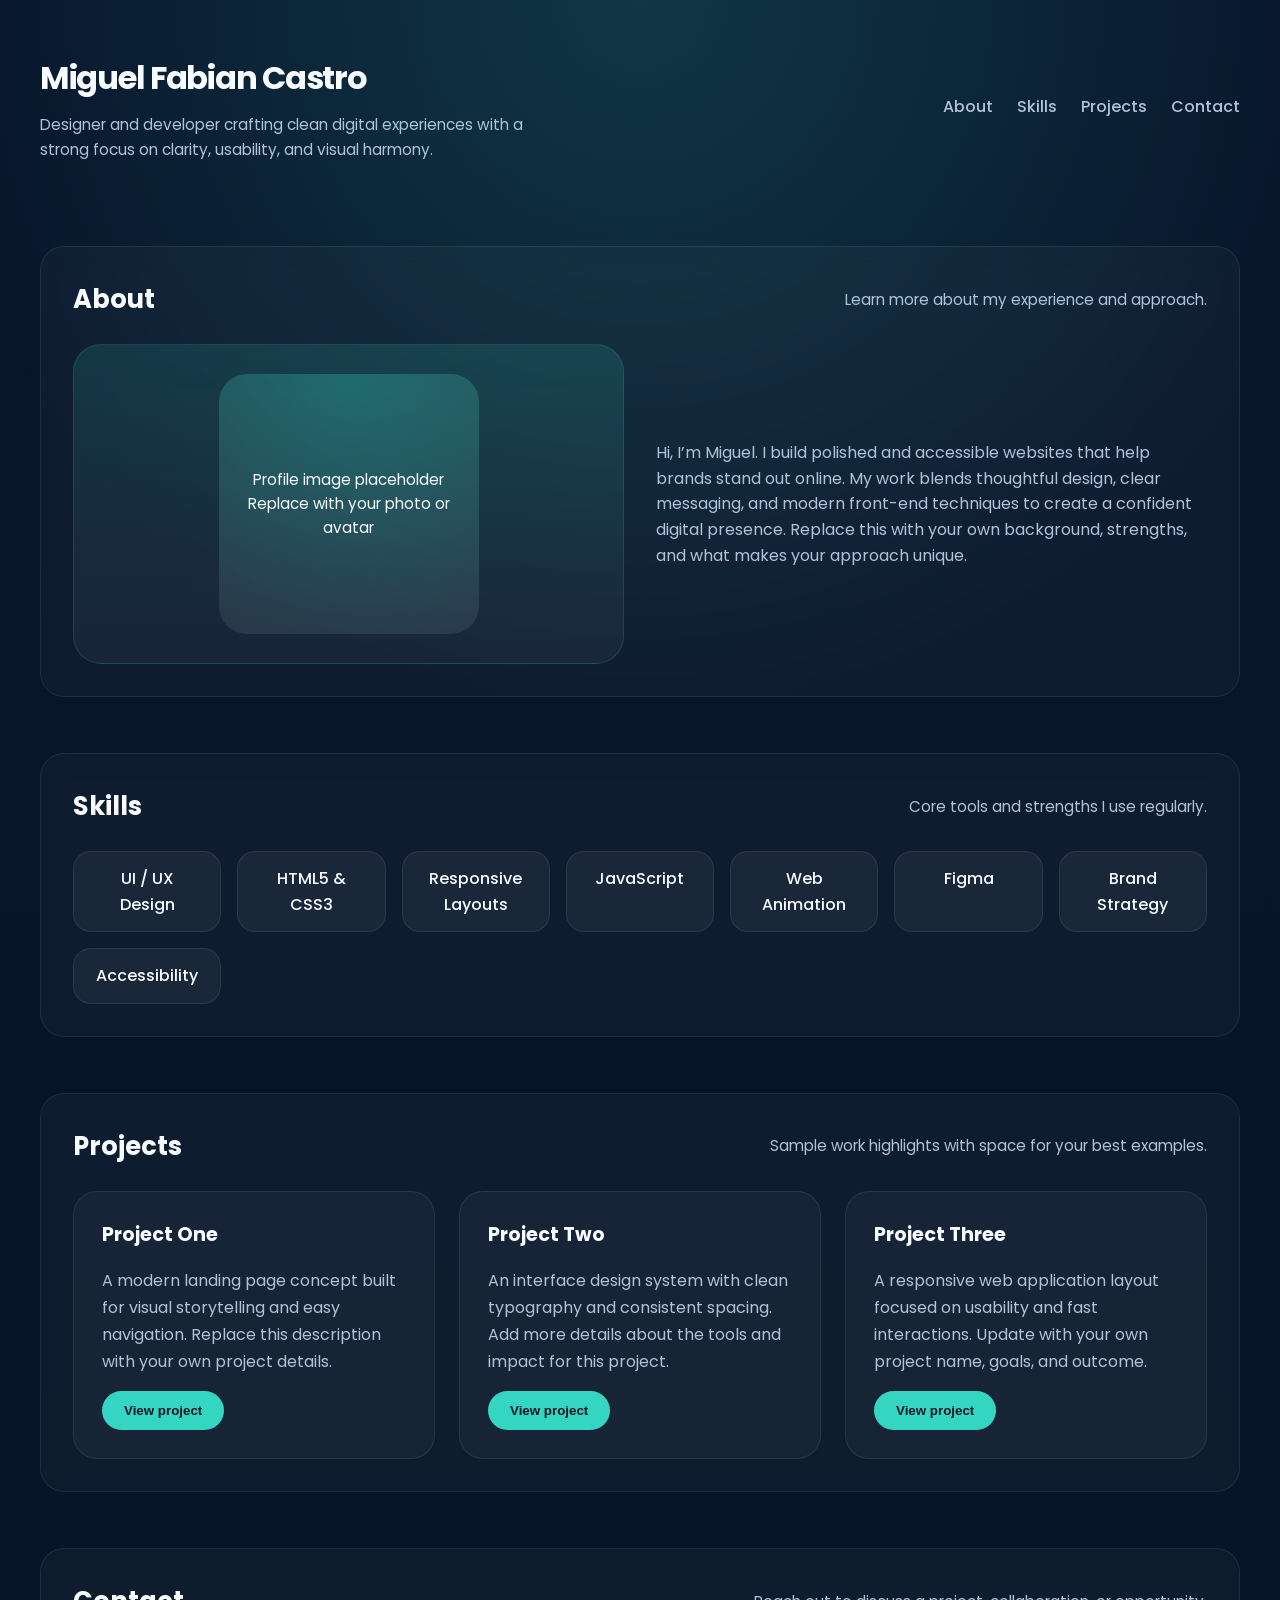
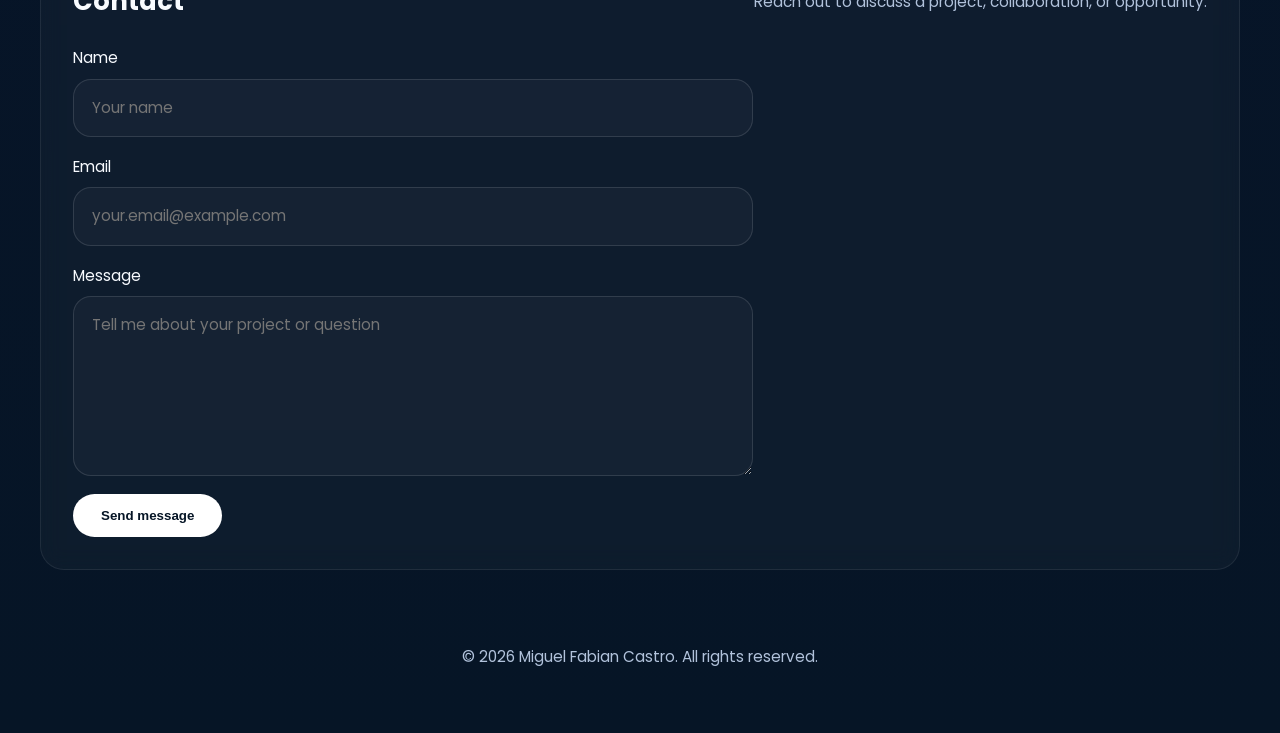
==== index.html @ ef2af912 "new commit" ====
<!DOCTYPE html>
<html lang="en">
<head>
  <meta charset="UTF-8">
  <meta name="viewport" content="width=device-width, initial-scale=1.0">
  <title>Miguel Fabian Castro | Portfolio</title>
  <link rel="preconnect" href="https://fonts.googleapis.com">
  <link rel="preconnect" href="https://fonts.gstatic.com" crossorigin>
  <link href="https://fonts.googleapis.com/css2?family=Poppins:wght@300;400;500;600;700&display=swap" rel="stylesheet">
  <style>
    :root {
      --bg: #061526;
      --surface: #0f2345;
      --surface-alt: #142f5b;
      --text: #f8fbff;
      --muted: #b1c2db;
      --accent: #35d6c1;
      --border: rgba(255,255,255,0.08);
      --radius: 24px;
    }

    * {
      box-sizing: border-box;
    }

    body {
      margin: 0;
      min-height: 100vh;
      font-family: 'Poppins', sans-serif;
      color: var(--text);
      background: radial-gradient(circle at top, rgba(53,214,193,0.18), transparent 30%),
                  linear-gradient(180deg, #08142b 0%, #061526 100%);
      line-height: 1.6;
    }

    a {
      color: inherit;
      text-decoration: none;
    }

    .page {
      width: min(1200px, calc(100% - 32px));
      margin: 0 auto;
      padding: 24px 0 48px;
    }

    header {
      display: flex;
      flex-wrap: wrap;
      justify-content: space-between;
      align-items: center;
      gap: 24px;
      padding: 28px 0;
    }

    .brand {
      display: flex;
      flex-direction: column;
      gap: 10px;
    }

    .brand h1 {
      margin: 0;
      font-size: clamp(1.8rem, 2.5vw, 2.8rem);
      letter-spacing: -0.04em;
    }

    .brand p {
      margin: 0;
      color: var(--muted);
      max-width: 520px;
      font-size: 0.96rem;
    }

    nav {
      display: flex;
      align-items: center;
      justify-content: flex-end;
    }

    .nav-list {
      display: flex;
      flex-wrap: wrap;
      gap: 24px;
      list-style: none;
      padding: 0;
      margin: 0;
    }

    .nav-list a {
      color: var(--muted);
      font-weight: 500;
      transition: color 0.2s ease;
    }

    .nav-list a:hover,
    .nav-list a:focus-visible {
      color: var(--accent);
    }

    section {
      margin-top: 56px;
      padding: 32px;
      background: rgba(255, 255, 255, 0.03);
      border: 1px solid var(--border);
      border-radius: var(--radius);
      backdrop-filter: blur(10px);
    }

    .section-header {
      display: flex;
      align-items: center;
      justify-content: space-between;
      gap: 16px;
      margin-bottom: 24px;
    }

    .section-header h2 {
      margin: 0;
      font-size: clamp(1.6rem, 2vw, 2rem);
    }

    .section-header span {
      color: var(--muted);
      font-size: 0.95rem;
    }

    .about-grid {
      display: grid;
      grid-template-columns: 1fr 1fr;
      gap: 32px;
      align-items: center;
    }

    .profile-card {
      border-radius: 28px;
      background: linear-gradient(180deg, rgba(53,214,193,0.14), rgba(255,255,255,0.04));
      border: 1px solid rgba(53,214,193,0.16);
      padding: 28px;
      display: grid;
      place-items: center;
      min-height: 320px;
    }

    .profile-card .avatar {
      width: 100%;
      max-width: 260px;
      aspect-ratio: 1/1;
      border-radius: 28px;
      background: radial-gradient(circle at top, rgba(53,214,193,0.3), rgba(255,255,255,0.08));
      display: grid;
      place-items: center;
      font-size: 0.95rem;
      color: var(--text);
      text-align: center;
      padding: 24px;
    }

    .about-copy p {
      margin: 0;
      max-width: 740px;
      color: var(--muted);
      font-size: 1rem;
    }

    .skill-grid {
      display: grid;
      grid-template-columns: repeat(auto-fit, minmax(140px, 1fr));
      gap: 16px;
    }

    .skill-tag {
      padding: 14px 18px;
      border-radius: 18px;
      background: rgba(255,255,255,0.05);
      border: 1px solid var(--border);
      color: var(--text);
      text-align: center;
      font-weight: 500;
    }

    .project-grid {
      display: grid;
      grid-template-columns: repeat(auto-fit, minmax(240px, 1fr));
      gap: 24px;
    }

    .project-card {
      display: flex;
      flex-direction: column;
      gap: 16px;
      border-radius: 24px;
      padding: 28px;
      background: rgba(255,255,255,0.04);
      border: 1px solid var(--border);
    }

    .project-card h3 {
      margin: 0;
      font-size: 1.2rem;
    }

    .project-card p {
      margin: 0;
      color: var(--muted);
      line-height: 1.7;
    }

    .project-card .btn {
      margin-top: auto;
      align-self: flex-start;
      padding: 12px 22px;
      border-radius: 999px;
      border: none;
      background: var(--accent);
      color: #061526;
      font-weight: 600;
      cursor: pointer;
      transition: transform 0.2s ease, box-shadow 0.2s ease;
    }

    .project-card .btn:hover {
      transform: translateY(-1px);
      box-shadow: 0 14px 32px rgba(53,214,193,0.15);
    }

    .contact-form {
      display: grid;
      gap: 18px;
      max-width: 680px;
    }

    .contact-form label {
      display: grid;
      gap: 8px;
      font-size: 0.95rem;
      color: var(--text);
    }

    .contact-form input,
    .contact-form textarea {
      width: 100%;
      border: 1px solid rgba(255,255,255,0.12);
      border-radius: 18px;
      padding: 16px 18px;
      background: rgba(255,255,255,0.03);
      color: var(--text);
      font: inherit;
      resize: vertical;
    }

    .contact-form textarea {
      min-height: 180px;
    }

    .contact-form button {
      width: fit-content;
      padding: 14px 28px;
      border-radius: 999px;
      border: none;
      background: #ffffff;
      color: #061526;
      font-weight: 600;
      cursor: pointer;
      transition: background 0.2s ease, transform 0.2s ease;
    }

    .contact-form button:hover {
      background: #d7f8f1;
      transform: translateY(-1px);
    }

    footer {
      margin-top: 40px;
      padding-top: 20px;
      text-align: center;
      color: var(--muted);
      font-size: 0.95rem;
    }

    @media (max-width: 860px) {
      .about-grid {
        grid-template-columns: 1fr;
      }

      header {
        justify-content: center;
        text-align: center;
      }

      nav {
        justify-content: center;
      }
    }

    @media (max-width: 620px) {
      .page {
        width: calc(100% - 24px);
      }

      .section-header {
        flex-direction: column;
        align-items: flex-start;
      }

      section {
        padding: 24px;
      }

      .profile-card,
      .project-card {
        padding: 24px;
      }
    }
  </style>
</head>
<body>
  <div class="page">
    <header>
      <div class="brand">
        <h1>Miguel Fabian Castro</h1>
        <p>Designer and developer crafting clean digital experiences with a strong focus on clarity, usability, and visual harmony.</p>
      </div>

      <nav aria-label="Main navigation">
        <ul class="nav-list">
          <li><a href="#about">About</a></li>
          <li><a href="#skills">Skills</a></li>
          <li><a href="#projects">Projects</a></li>
          <li><a href="#contact">Contact</a></li>
        </ul>
      </nav>
    </header>

    <main>
      <section id="about">
        <div class="section-header">
          <h2>About</h2>
          <span>Learn more about my experience and approach.</span>
        </div>
        <div class="about-grid">
          <div class="profile-card">
            <div class="avatar">Profile image placeholder<br>Replace with your photo or avatar</div>
          </div>
          <div class="about-copy">
            <p>Hi, I’m Miguel. I build polished and accessible websites that help brands stand out online. My work blends thoughtful design, clear messaging, and modern front-end techniques to create a confident digital presence. Replace this with your own background, strengths, and what makes your approach unique.</p>
          </div>
        </div>
      </section>

      <section id="skills">
        <div class="section-header">
          <h2>Skills</h2>
          <span>Core tools and strengths I use regularly.</span>
        </div>
        <div class="skill-grid">
          <div class="skill-tag">UI / UX Design</div>
          <div class="skill-tag">HTML5 & CSS3</div>
          <div class="skill-tag">Responsive Layouts</div>
          <div class="skill-tag">JavaScript</div>
          <div class="skill-tag">Web Animation</div>
          <div class="skill-tag">Figma</div>
          <div class="skill-tag">Brand Strategy</div>
          <div class="skill-tag">Accessibility</div>
        </div>
      </section>

      <section id="projects">
        <div class="section-header">
          <h2>Projects</h2>
          <span>Sample work highlights with space for your best examples.</span>
        </div>
        <div class="project-grid">
          <article class="project-card">
            <h3>Project One</h3>
            <p>A modern landing page concept built for visual storytelling and easy navigation. Replace this description with your own project details.</p>
            <button class="btn">View project</button>
          </article>
          <article class="project-card">
            <h3>Project Two</h3>
            <p>An interface design system with clean typography and consistent spacing. Add more details about the tools and impact for this project.</p>
            <button class="btn">View project</button>
          </article>
          <article class="project-card">
            <h3>Project Three</h3>
            <p>A responsive web application layout focused on usability and fast interactions. Update with your own project name, goals, and outcome.</p>
            <button class="btn">View project</button>
          </article>
        </div>
      </section>

      <section id="contact">
        <div class="section-header">
          <h2>Contact</h2>
          <span>Reach out to discuss a project, collaboration, or opportunity.</span>
        </div>
        <form class="contact-form">
          <label>
            Name
            <input type="text" name="name" placeholder="Your name" />
          </label>
          <label>
            Email
            <input type="email" name="email" placeholder="your.email@example.com" />
          </label>
          <label>
            Message
            <textarea name="message" placeholder="Tell me about your project or question"></textarea>
          </label>
          <button type="submit">Send message</button>
        </form>
      </section>
    </main>

    <footer>
      <p>&copy; 2026 Miguel Fabian Castro. All rights reserved.</p>
    </footer>
  </div>
</body>
</html>
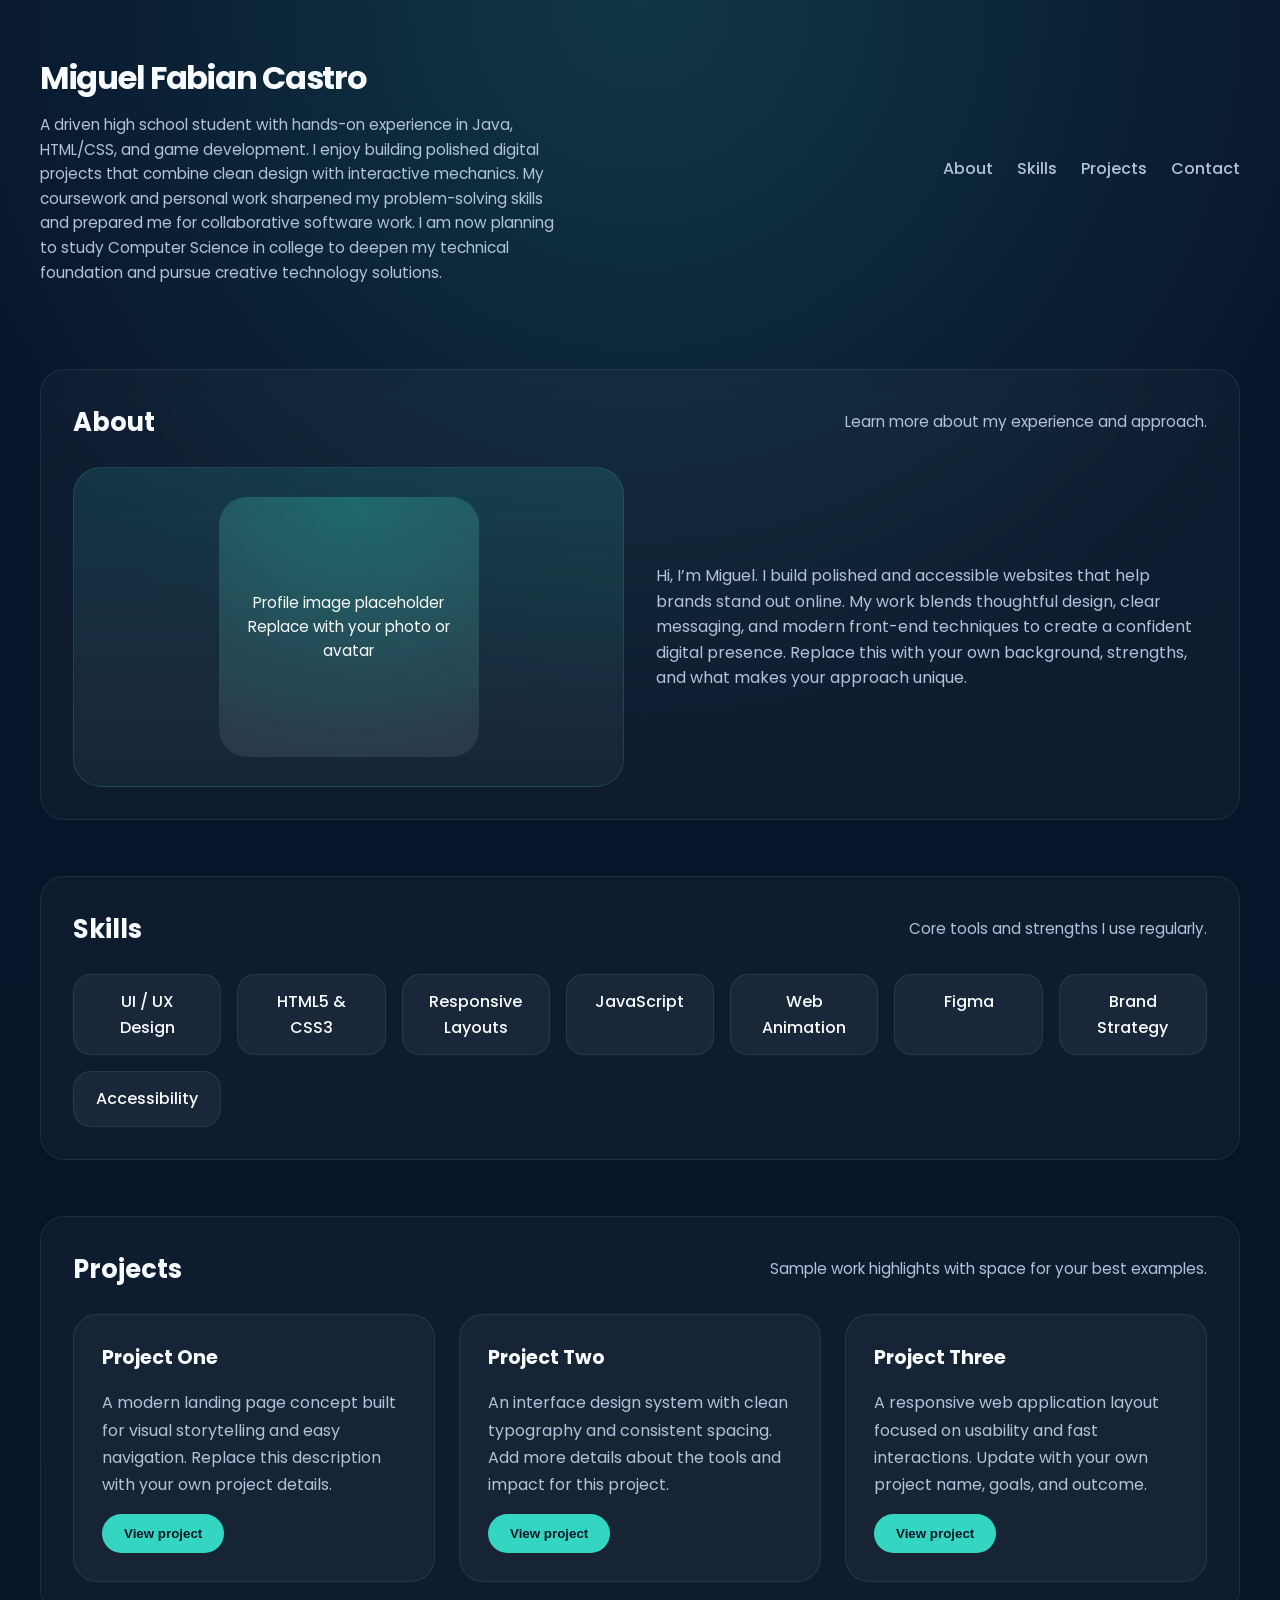
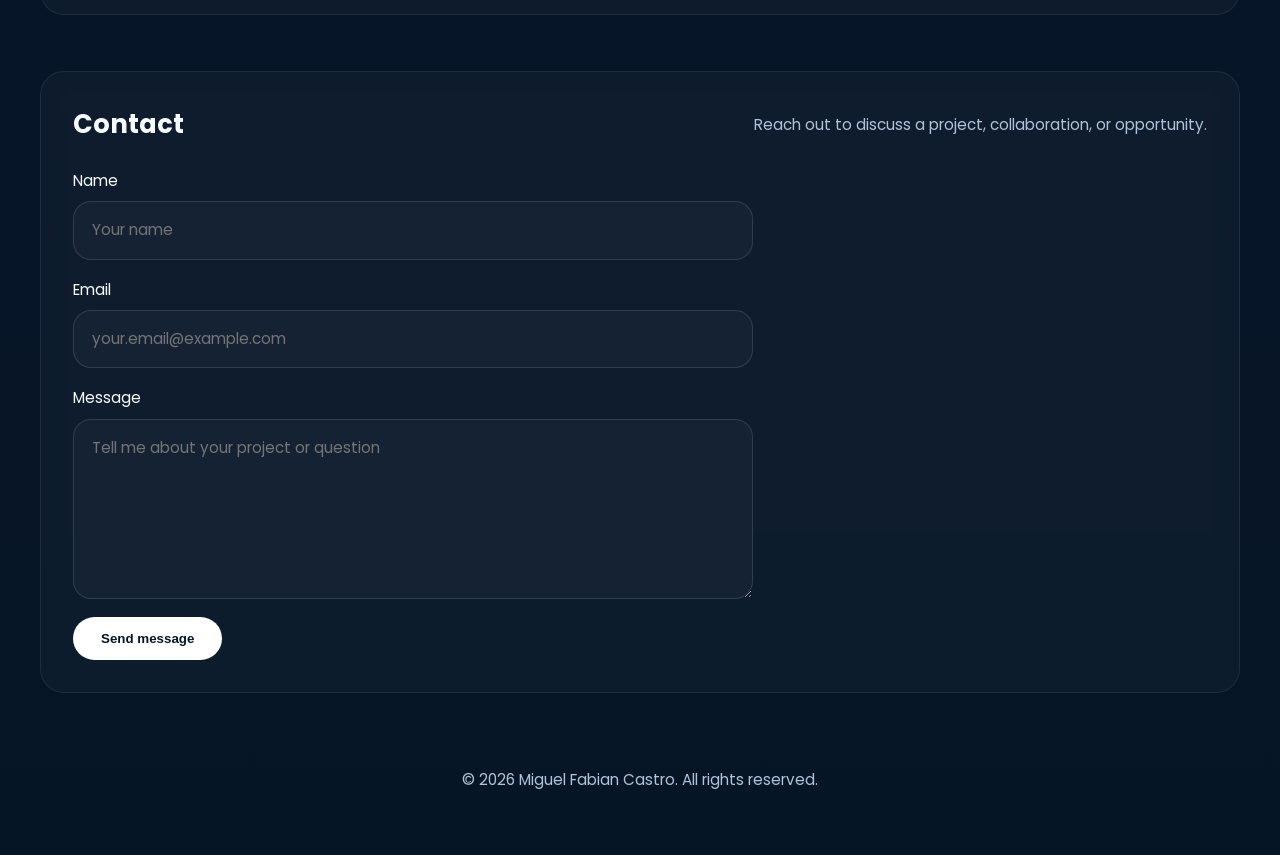
==== commit 359defaa: "info commit" ====
--- a/index.html
+++ b/index.html
@@ -319,7 +319,7 @@
     <header>
       <div class="brand">
         <h1>Miguel Fabian Castro</h1>
-        <p>Designer and developer crafting clean digital experiences with a strong focus on clarity, usability, and visual harmony.</p>
+        <p>A driven high school student with hands-on experience in Java, HTML/CSS, and game development. I enjoy building polished digital projects that combine clean design with interactive mechanics. My coursework and personal work sharpened my problem-solving skills and prepared me for collaborative software work. I am now planning to study Computer Science in college to deepen my technical foundation and pursue creative technology solutions.</p>
       </div>
 
       <nav aria-label="Main navigation">
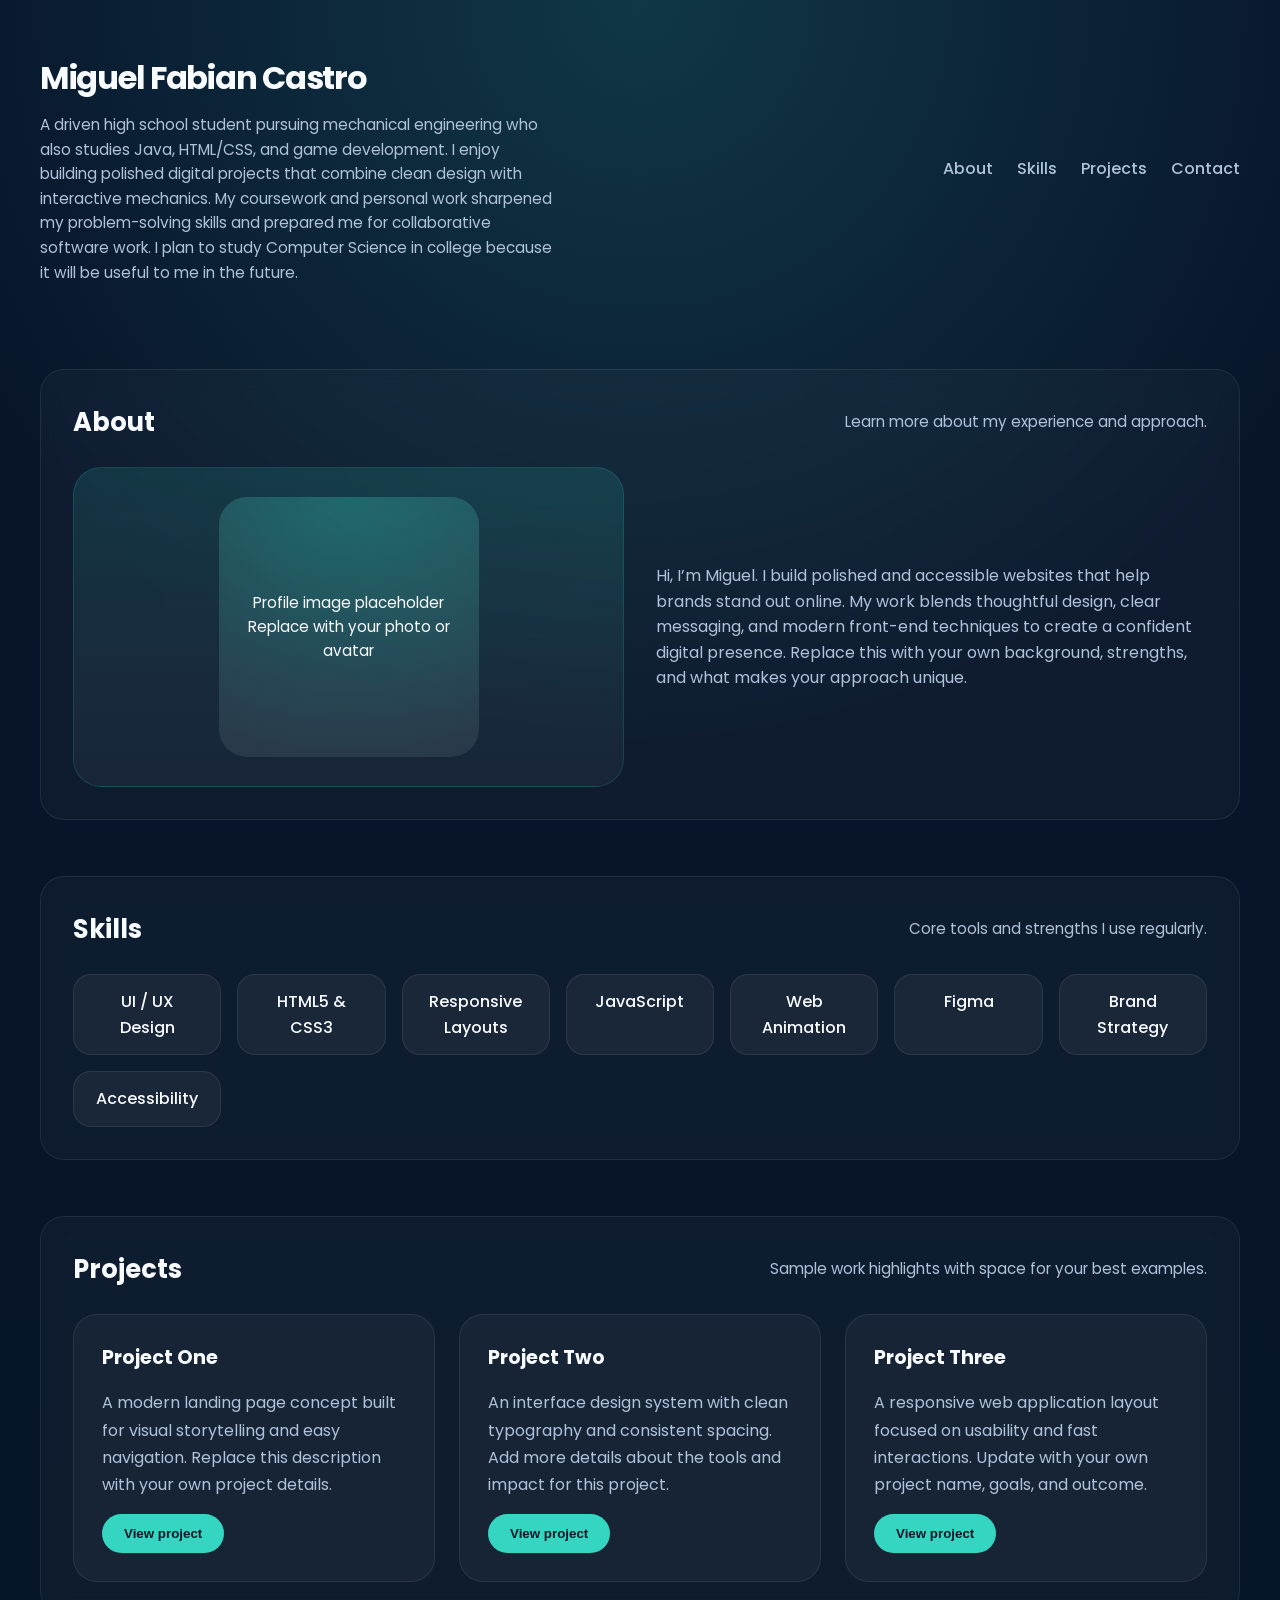
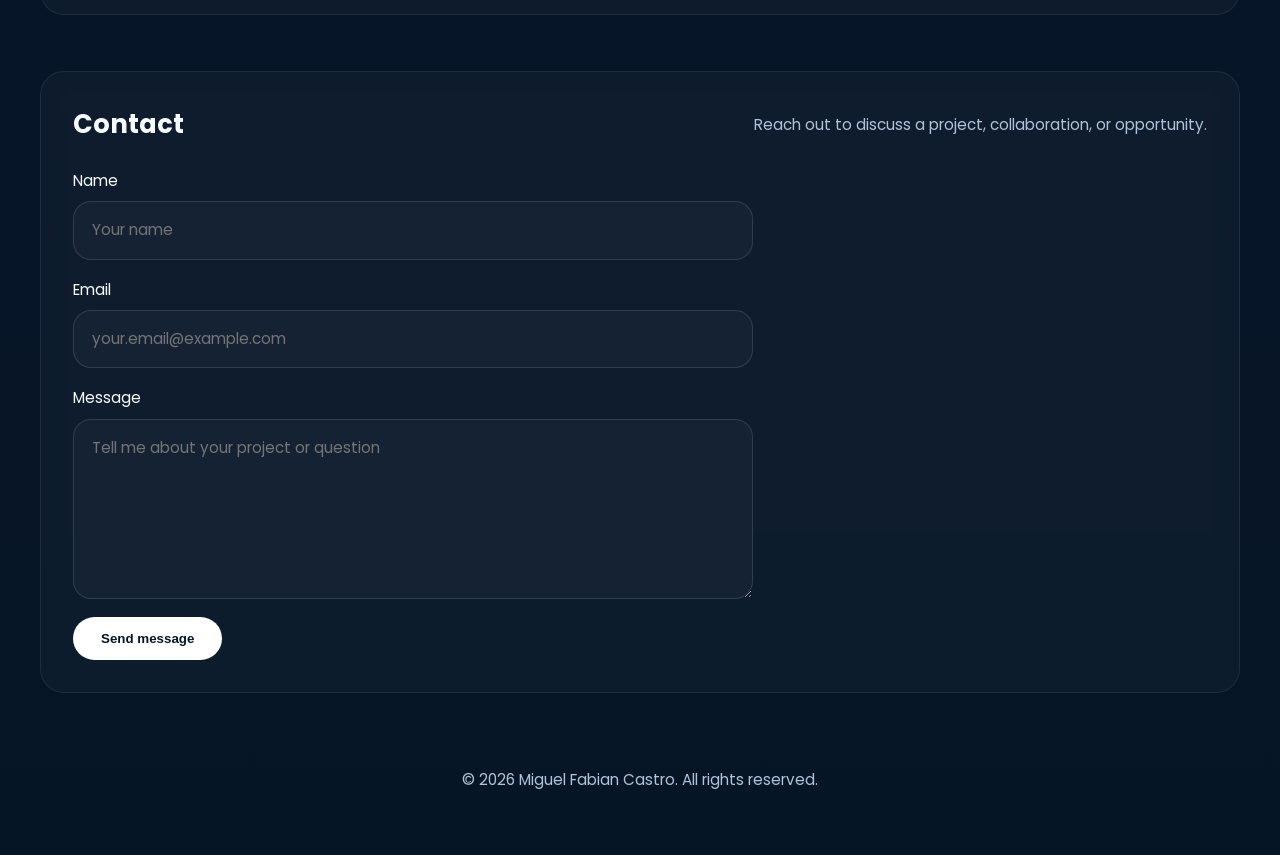
==== commit 984d2b72: "new bio commit" ====
--- a/index.html
+++ b/index.html
@@ -319,7 +319,7 @@
     <header>
       <div class="brand">
         <h1>Miguel Fabian Castro</h1>
-        <p>A driven high school student with hands-on experience in Java, HTML/CSS, and game development. I enjoy building polished digital projects that combine clean design with interactive mechanics. My coursework and personal work sharpened my problem-solving skills and prepared me for collaborative software work. I am now planning to study Computer Science in college to deepen my technical foundation and pursue creative technology solutions.</p>
+        <p>A driven high school student pursuing mechanical engineering who also studies Java, HTML/CSS, and game development. I enjoy building polished digital projects that combine clean design with interactive mechanics. My coursework and personal work sharpened my problem-solving skills and prepared me for collaborative software work. I plan to study Computer Science in college because it will be useful to me in the future.</p>
       </div>
 
       <nav aria-label="Main navigation">
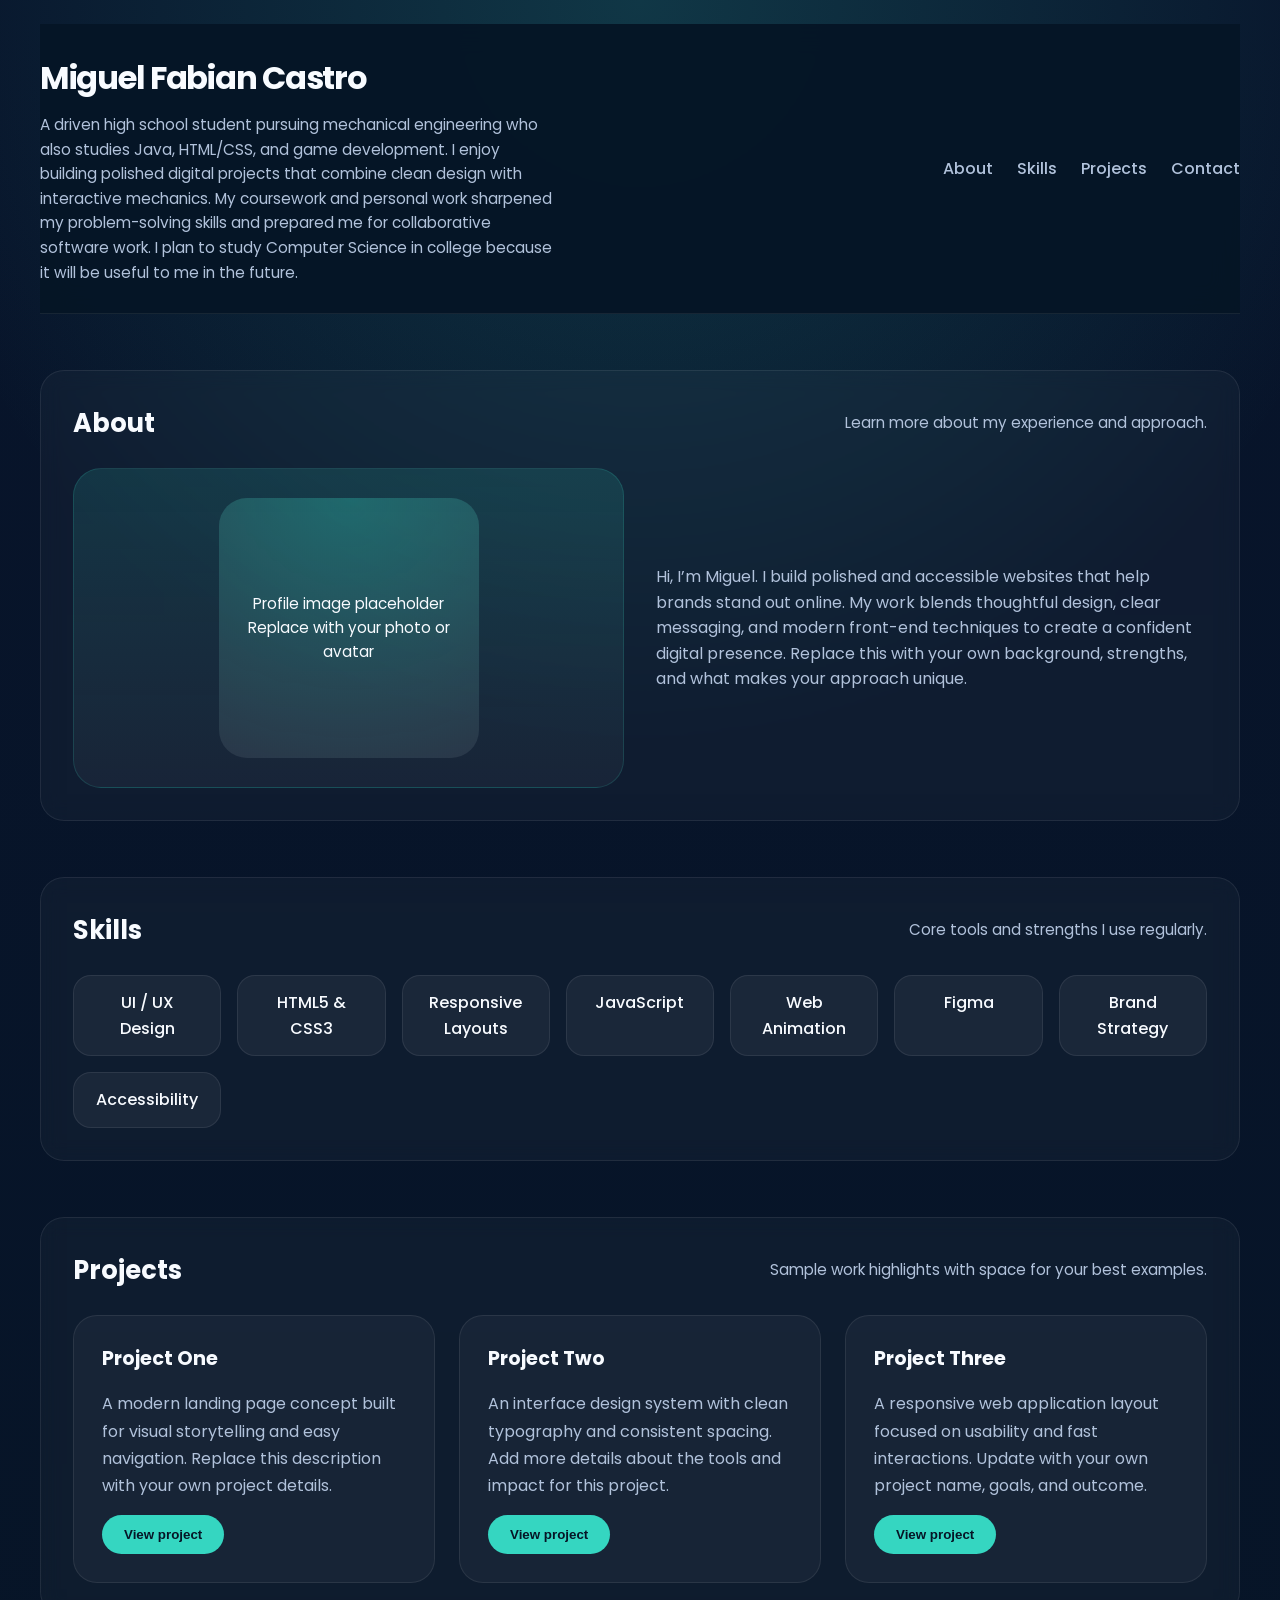
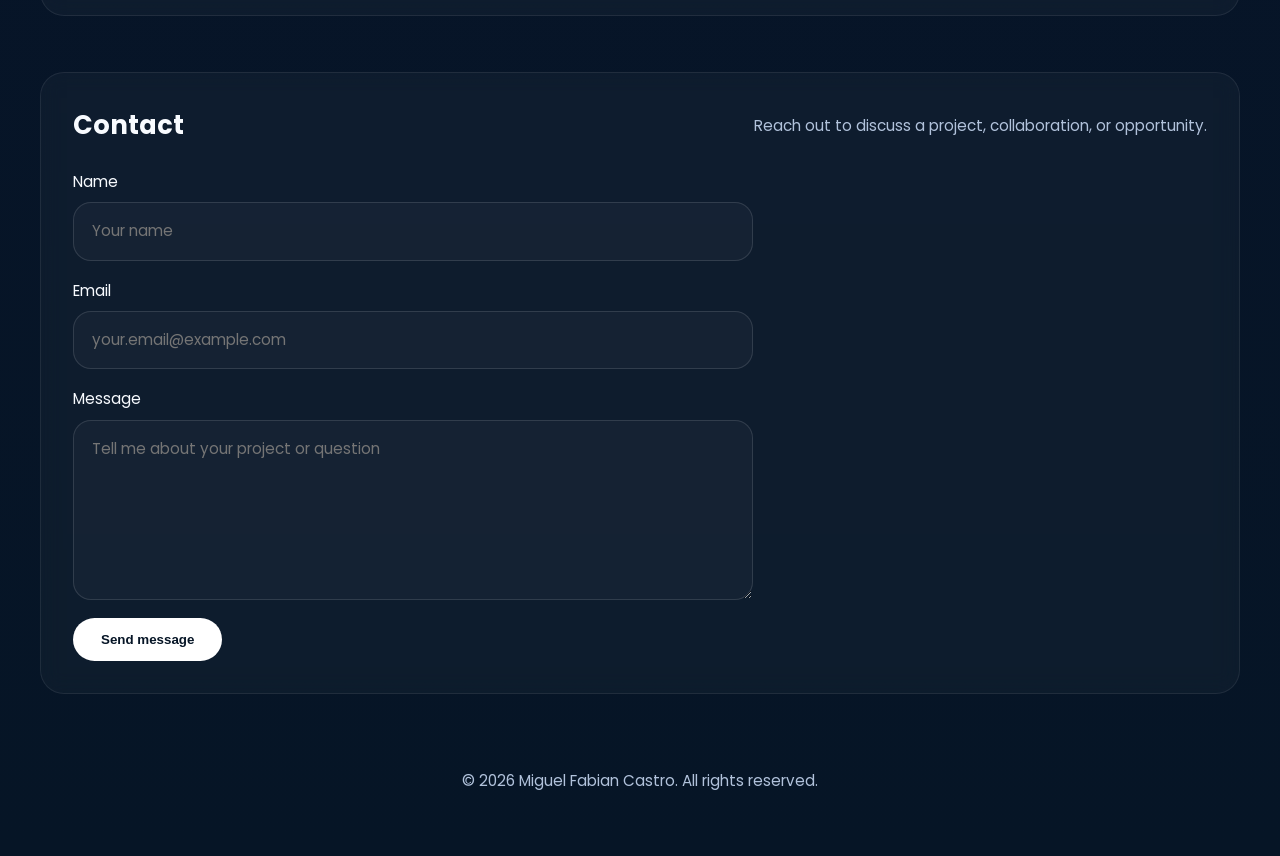
==== commit ac23e341: "nav bar commit" ====
--- a/index.html
+++ b/index.html
@@ -51,6 +51,12 @@
       align-items: center;
       gap: 24px;
       padding: 28px 0;
+      position: sticky;
+      top: 0;
+      z-index: 10;
+      background: rgba(6, 21, 38, 0.96);
+      backdrop-filter: blur(14px);
+      border-bottom: 1px solid rgba(255,255,255,0.07);
     }
 
     .brand {
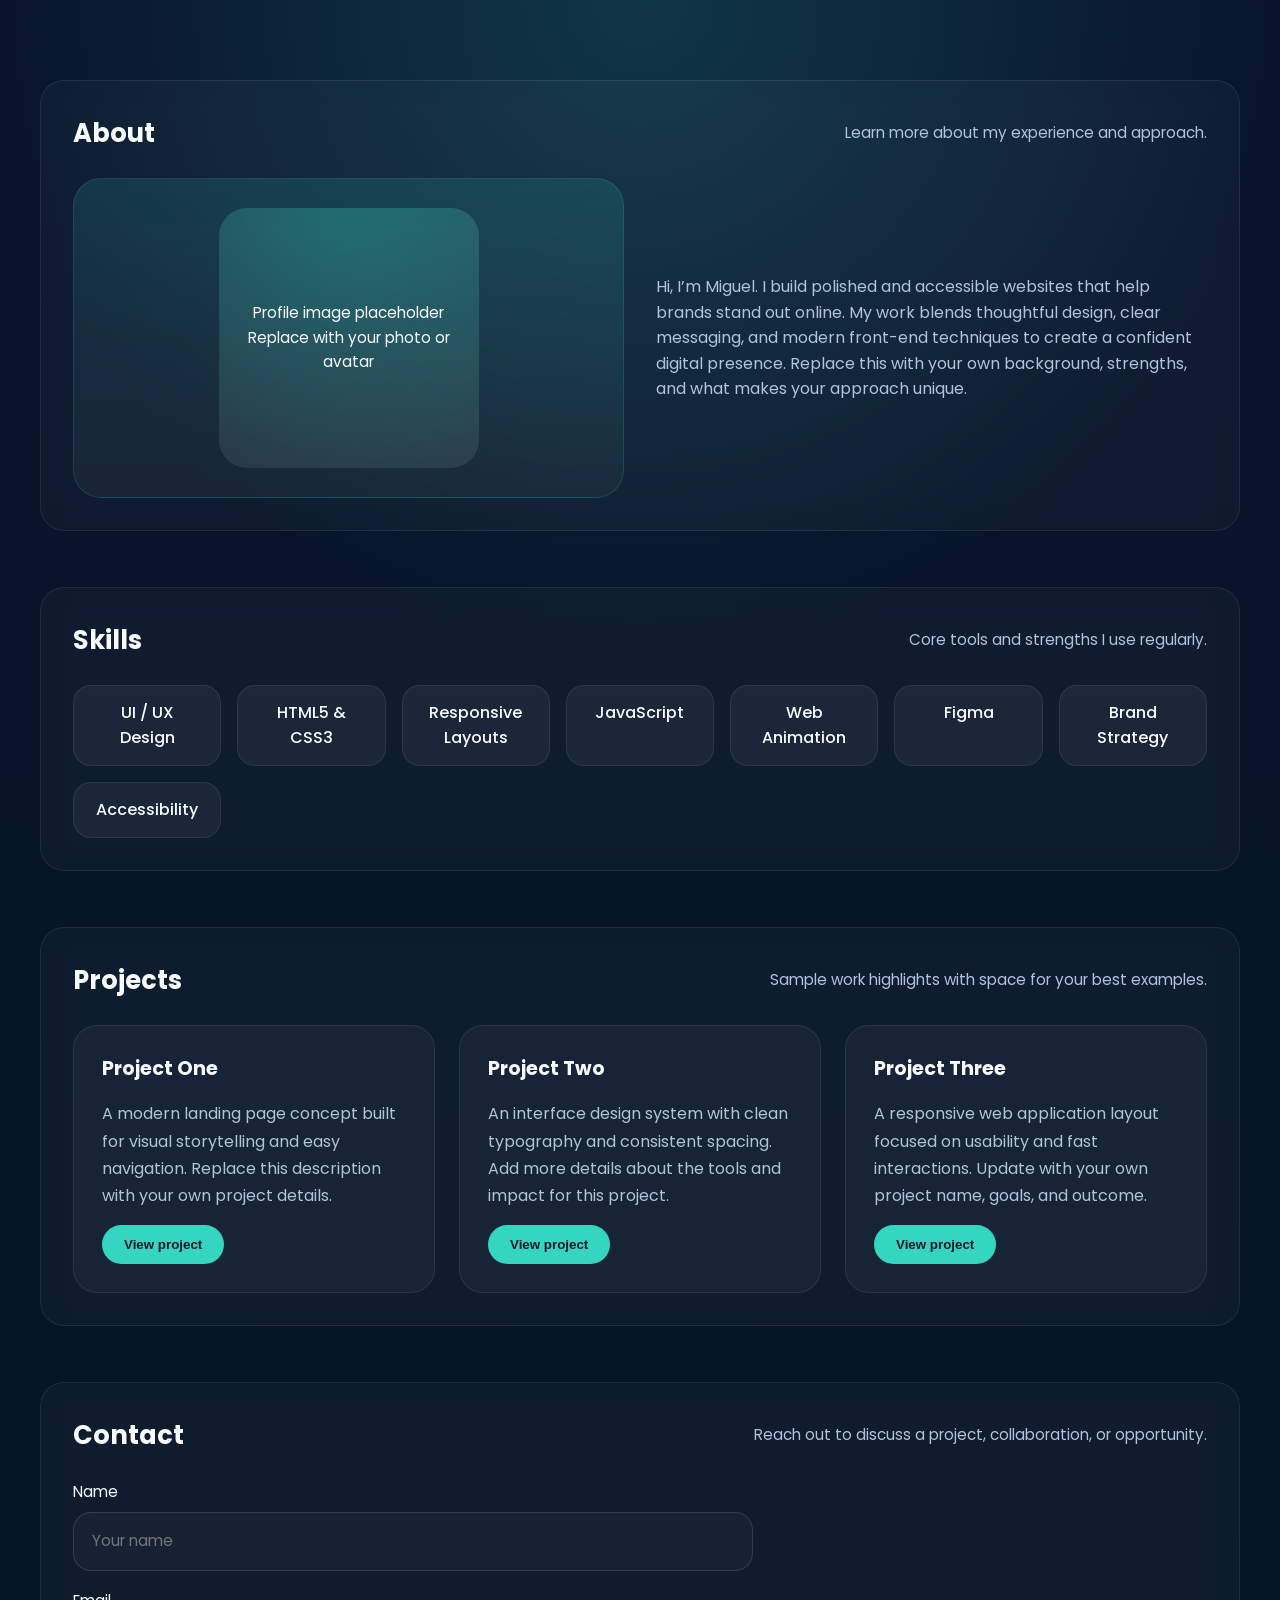
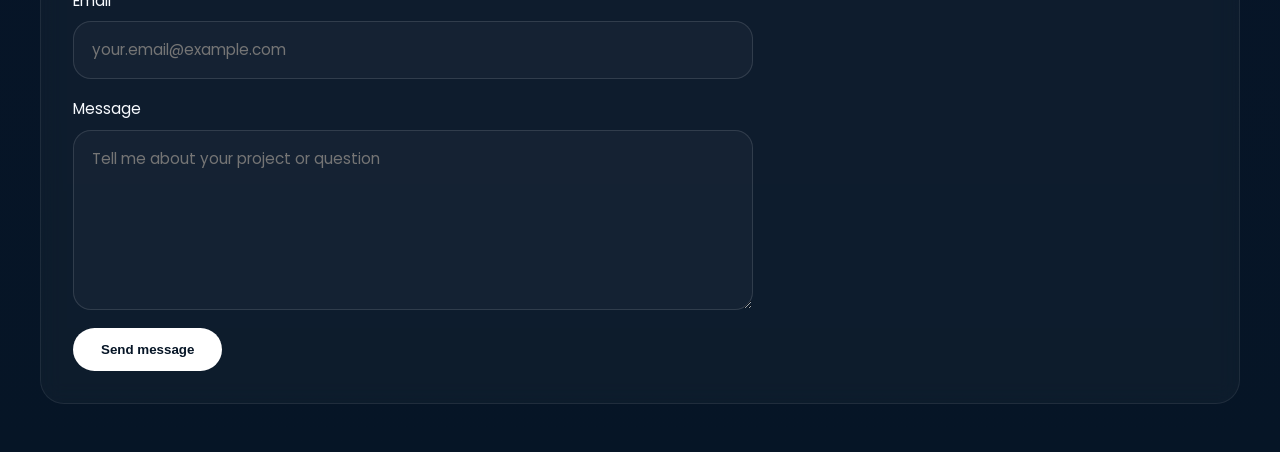
==== commit 9f610488: "new nav bar commit" ====
--- a/index.html
+++ b/index.html
@@ -322,22 +322,6 @@
 </head>
 <body>
   <div class="page">
-    <header>
-      <div class="brand">
-        <h1>Miguel Fabian Castro</h1>
-        <p>A driven high school student pursuing mechanical engineering who also studies Java, HTML/CSS, and game development. I enjoy building polished digital projects that combine clean design with interactive mechanics. My coursework and personal work sharpened my problem-solving skills and prepared me for collaborative software work. I plan to study Computer Science in college because it will be useful to me in the future.</p>
-      </div>
-
-      <nav aria-label="Main navigation">
-        <ul class="nav-list">
-          <li><a href="#about">About</a></li>
-          <li><a href="#skills">Skills</a></li>
-          <li><a href="#projects">Projects</a></li>
-          <li><a href="#contact">Contact</a></li>
-        </ul>
-      </nav>
-    </header>
-
     <main>
       <section id="about">
         <div class="section-header">
@@ -417,10 +401,6 @@
         </form>
       </section>
     </main>
-
-    <footer>
-      <p>&copy; 2026 Miguel Fabian Castro. All rights reserved.</p>
-    </footer>
   </div>
 </body>
 </html>
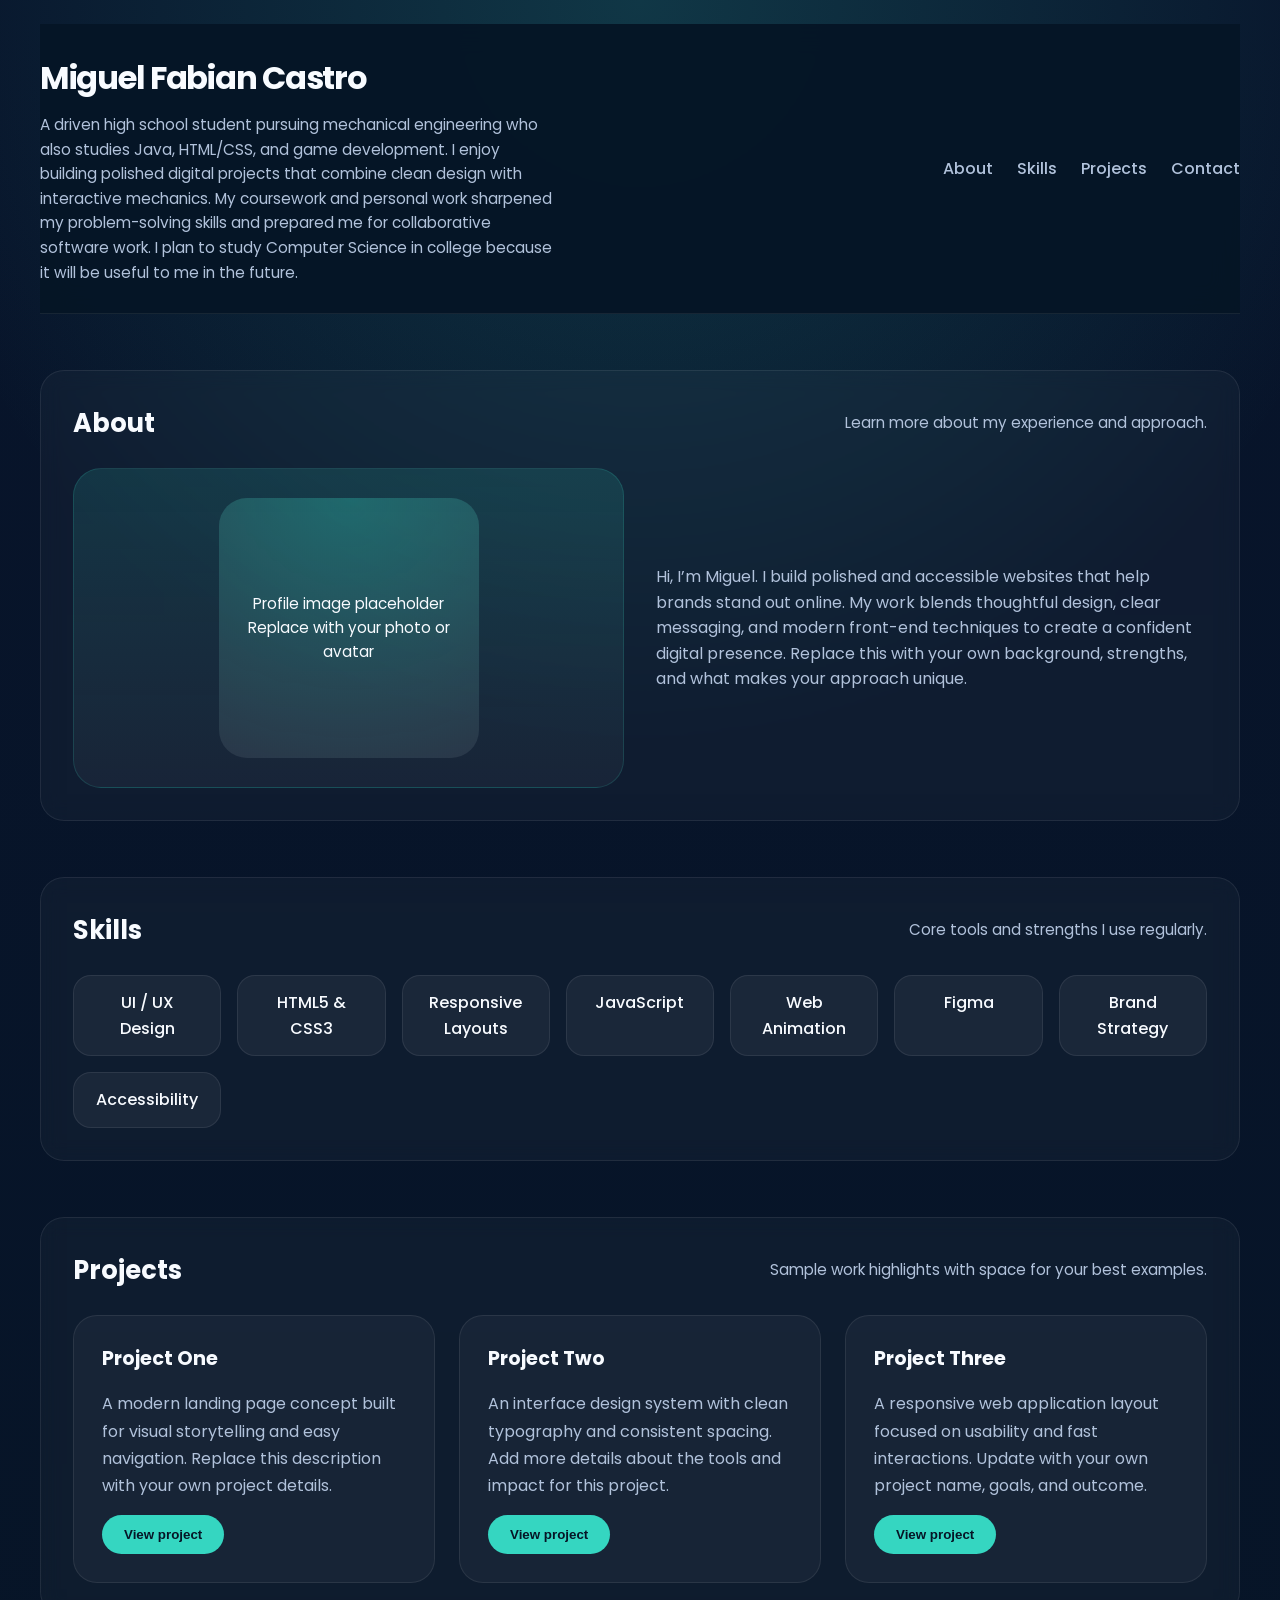
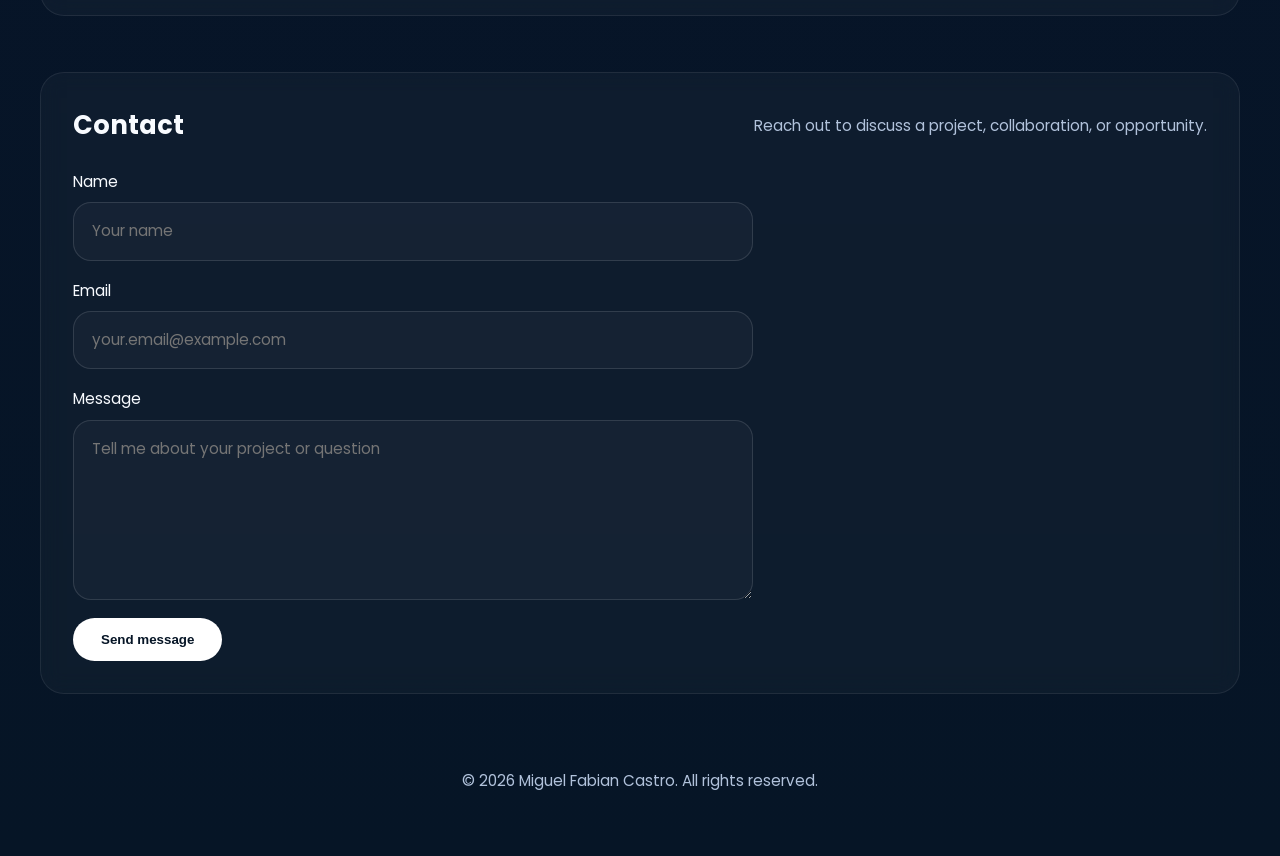
==== commit dcfd2191: "recommit" ====
--- a/index.html
+++ b/index.html
@@ -322,6 +322,22 @@
 </head>
 <body>
   <div class="page">
+    <header>
+      <div class="brand">
+        <h1>Miguel Fabian Castro</h1>
+        <p>A driven high school student pursuing mechanical engineering who also studies Java, HTML/CSS, and game development. I enjoy building polished digital projects that combine clean design with interactive mechanics. My coursework and personal work sharpened my problem-solving skills and prepared me for collaborative software work. I plan to study Computer Science in college because it will be useful to me in the future.</p>
+      </div>
+
+      <nav aria-label="Main navigation">
+        <ul class="nav-list">
+          <li><a href="#about">About</a></li>
+          <li><a href="#skills">Skills</a></li>
+          <li><a href="#projects">Projects</a></li>
+          <li><a href="#contact">Contact</a></li>
+        </ul>
+      </nav>
+    </header>
+
     <main>
       <section id="about">
         <div class="section-header">
@@ -401,6 +417,10 @@
         </form>
       </section>
     </main>
+
+    <footer>
+      <p>&copy; 2026 Miguel Fabian Castro. All rights reserved.</p>
+    </footer>
   </div>
 </body>
 </html>
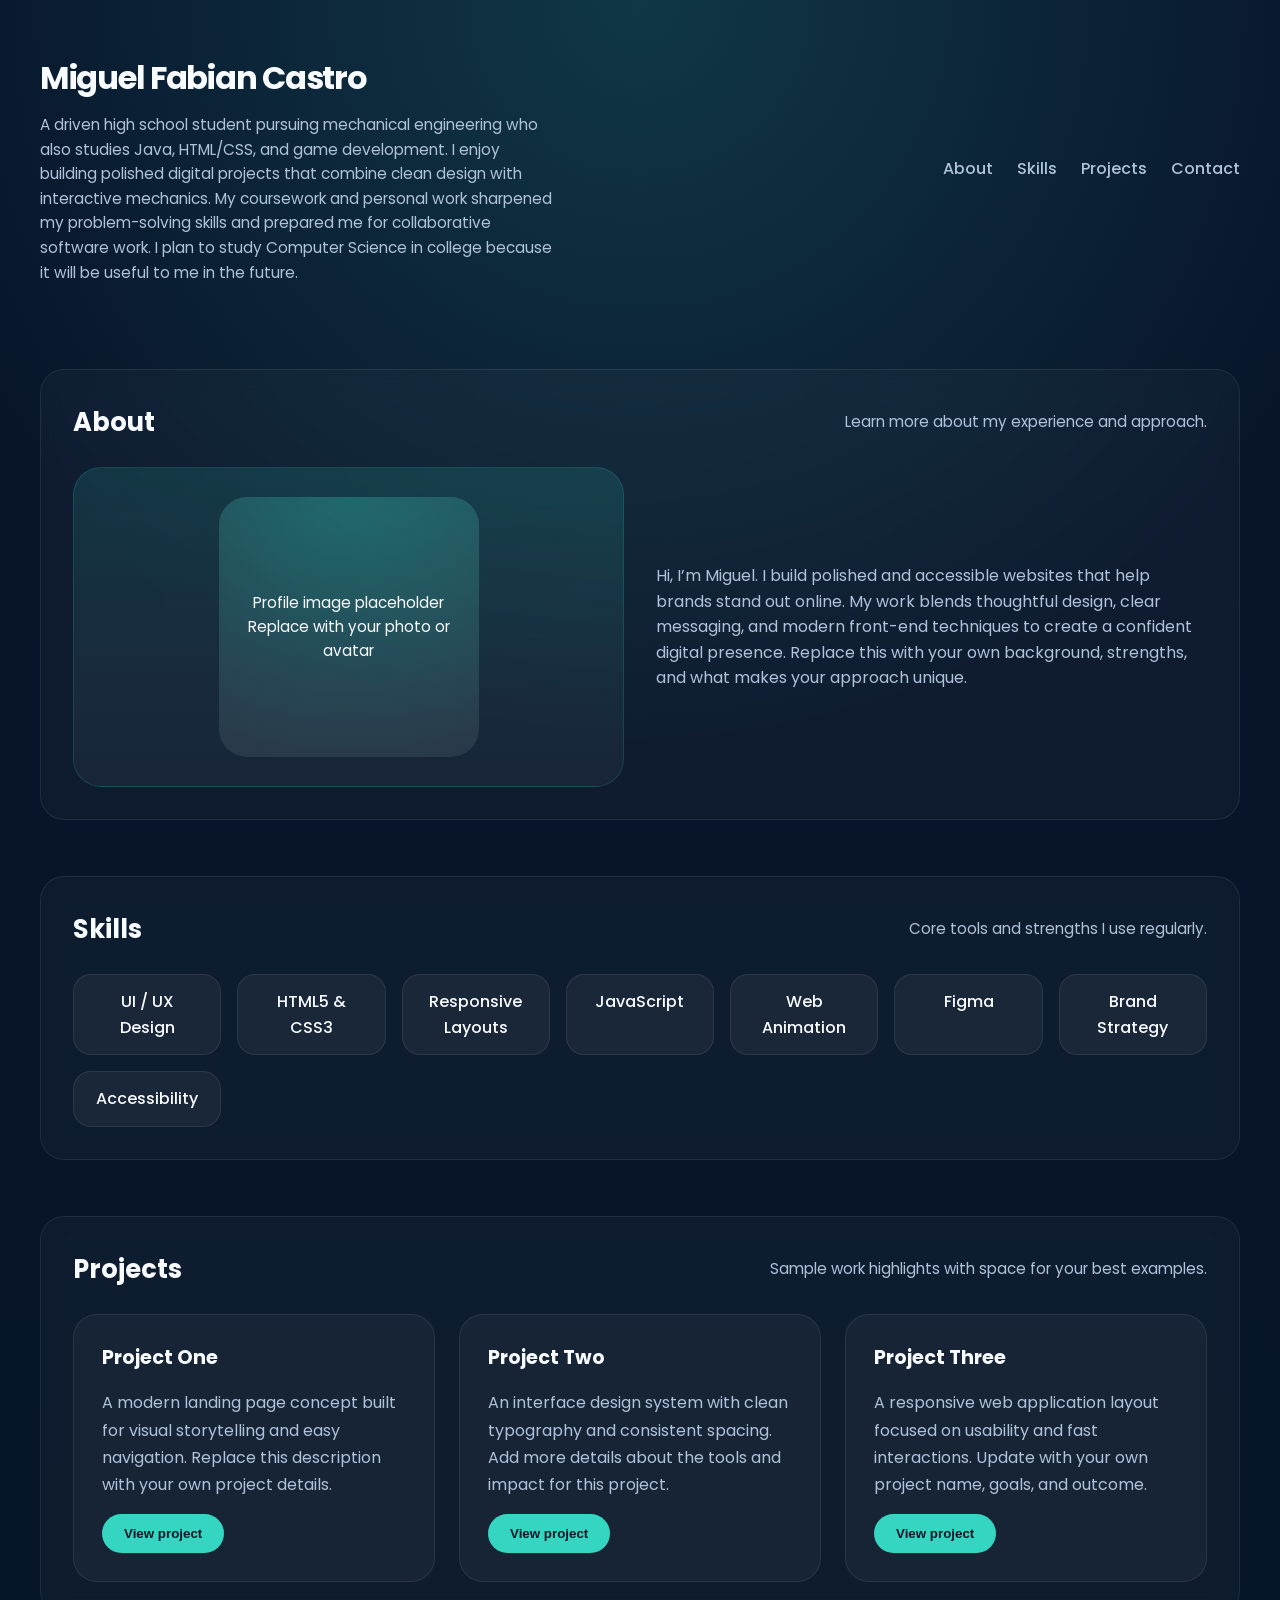
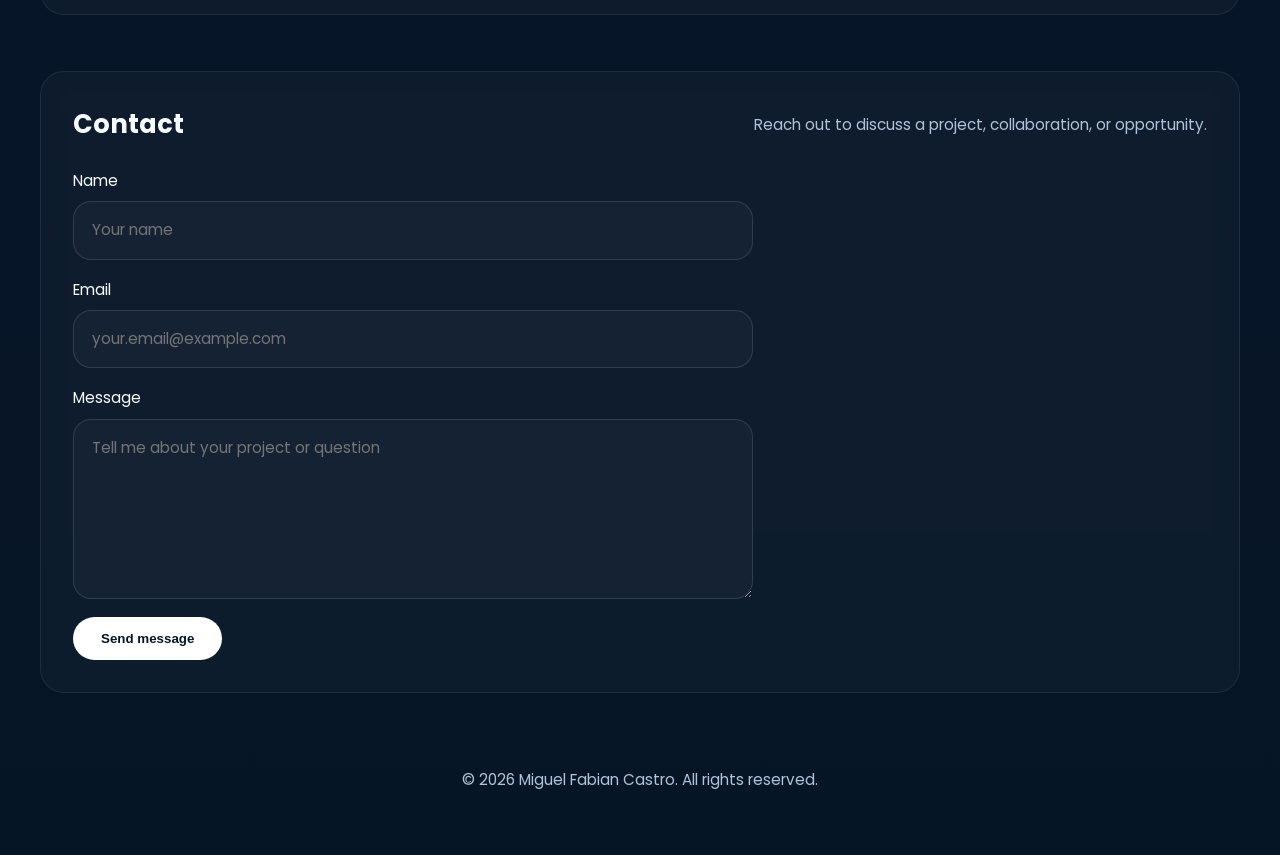
==== commit 9529b7a7: "new recommit" ====
--- a/index.html
+++ b/index.html
@@ -51,12 +51,6 @@
       align-items: center;
       gap: 24px;
       padding: 28px 0;
-      position: sticky;
-      top: 0;
-      z-index: 10;
-      background: rgba(6, 21, 38, 0.96);
-      backdrop-filter: blur(14px);
-      border-bottom: 1px solid rgba(255,255,255,0.07);
     }
 
     .brand {
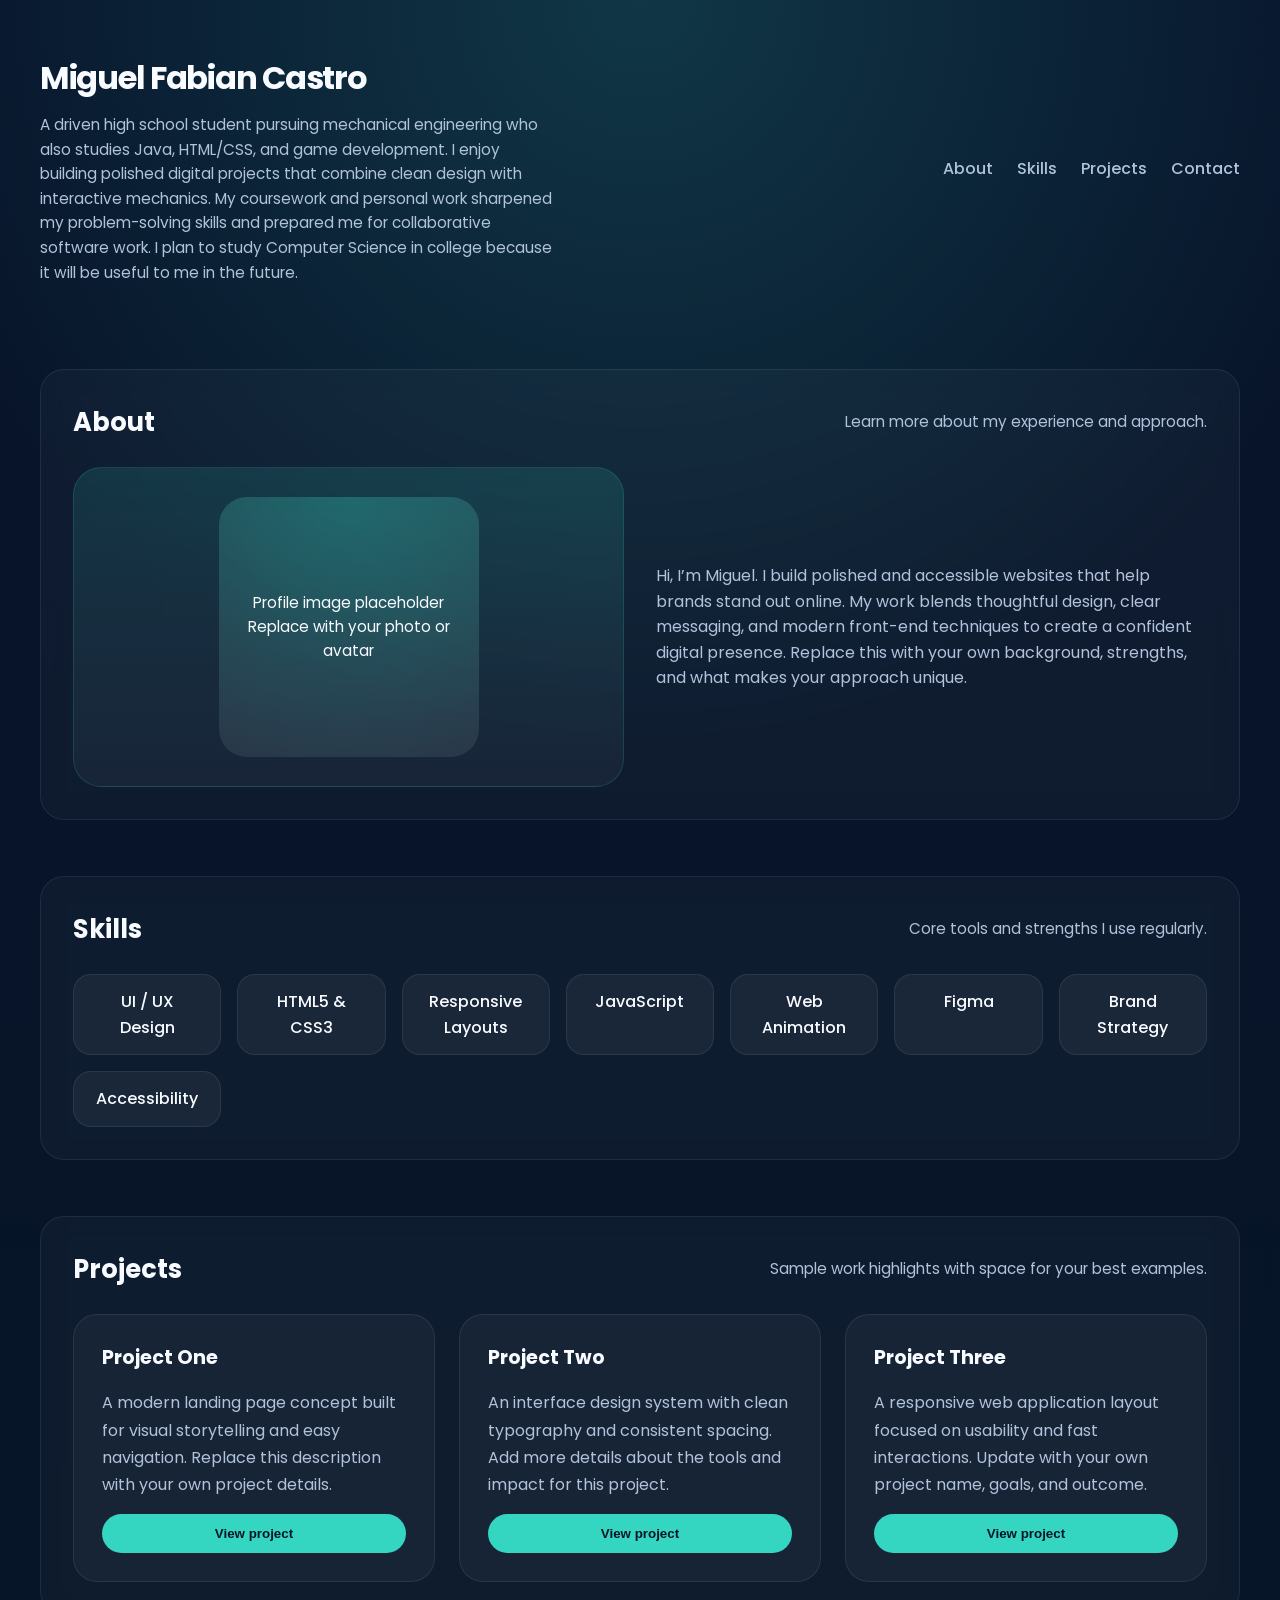
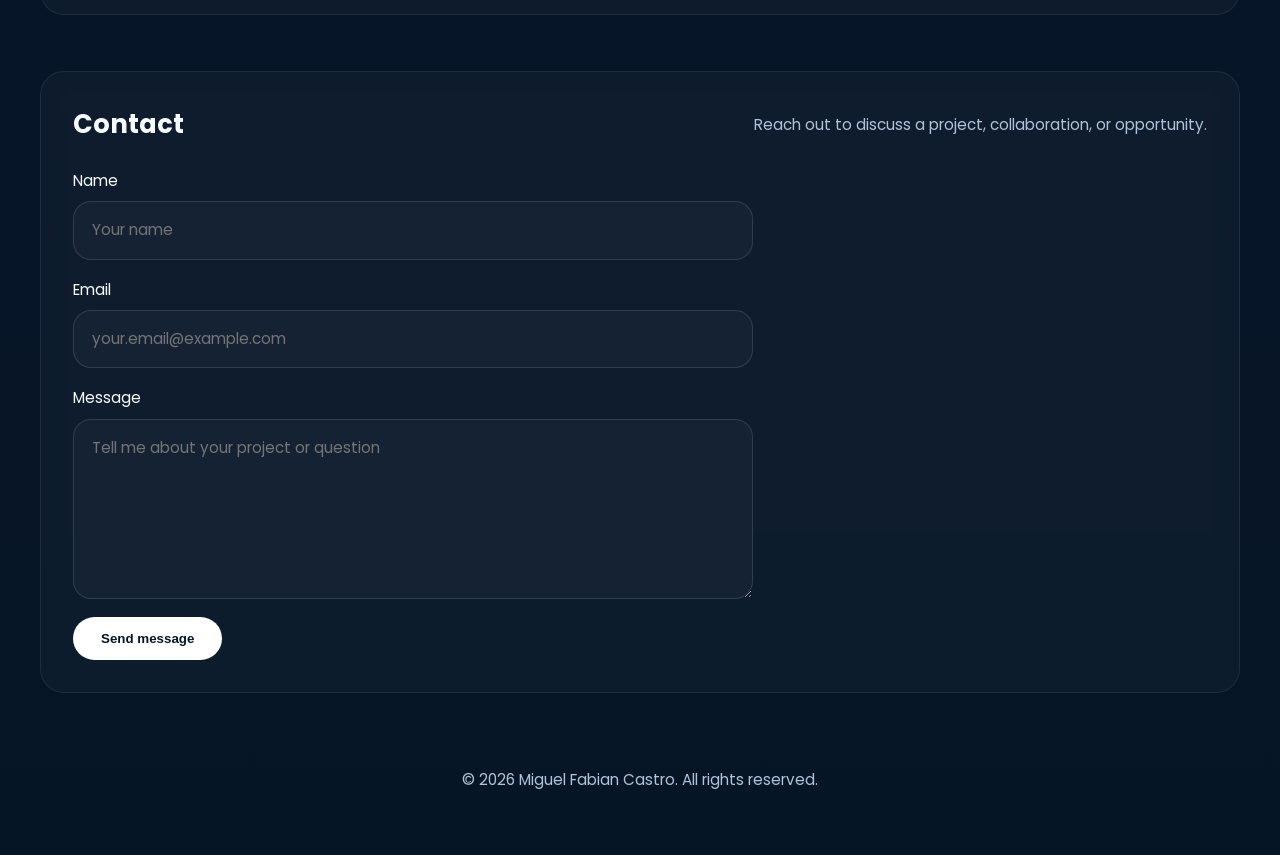
==== commit 34cad4be: "new pages commit" ====
--- a/index.html
+++ b/index.html
@@ -7,312 +7,7 @@
   <link rel="preconnect" href="https://fonts.googleapis.com">
   <link rel="preconnect" href="https://fonts.gstatic.com" crossorigin>
   <link href="https://fonts.googleapis.com/css2?family=Poppins:wght@300;400;500;600;700&display=swap" rel="stylesheet">
-  <style>
-    :root {
-      --bg: #061526;
-      --surface: #0f2345;
-      --surface-alt: #142f5b;
-      --text: #f8fbff;
-      --muted: #b1c2db;
-      --accent: #35d6c1;
-      --border: rgba(255,255,255,0.08);
-      --radius: 24px;
-    }
-
-    * {
-      box-sizing: border-box;
-    }
-
-    body {
-      margin: 0;
-      min-height: 100vh;
-      font-family: 'Poppins', sans-serif;
-      color: var(--text);
-      background: radial-gradient(circle at top, rgba(53,214,193,0.18), transparent 30%),
-                  linear-gradient(180deg, #08142b 0%, #061526 100%);
-      line-height: 1.6;
-    }
-
-    a {
-      color: inherit;
-      text-decoration: none;
-    }
-
-    .page {
-      width: min(1200px, calc(100% - 32px));
-      margin: 0 auto;
-      padding: 24px 0 48px;
-    }
-
-    header {
-      display: flex;
-      flex-wrap: wrap;
-      justify-content: space-between;
-      align-items: center;
-      gap: 24px;
-      padding: 28px 0;
-    }
-
-    .brand {
-      display: flex;
-      flex-direction: column;
-      gap: 10px;
-    }
-
-    .brand h1 {
-      margin: 0;
-      font-size: clamp(1.8rem, 2.5vw, 2.8rem);
-      letter-spacing: -0.04em;
-    }
-
-    .brand p {
-      margin: 0;
-      color: var(--muted);
-      max-width: 520px;
-      font-size: 0.96rem;
-    }
-
-    nav {
-      display: flex;
-      align-items: center;
-      justify-content: flex-end;
-    }
-
-    .nav-list {
-      display: flex;
-      flex-wrap: wrap;
-      gap: 24px;
-      list-style: none;
-      padding: 0;
-      margin: 0;
-    }
-
-    .nav-list a {
-      color: var(--muted);
-      font-weight: 500;
-      transition: color 0.2s ease;
-    }
-
-    .nav-list a:hover,
-    .nav-list a:focus-visible {
-      color: var(--accent);
-    }
-
-    section {
-      margin-top: 56px;
-      padding: 32px;
-      background: rgba(255, 255, 255, 0.03);
-      border: 1px solid var(--border);
-      border-radius: var(--radius);
-      backdrop-filter: blur(10px);
-    }
-
-    .section-header {
-      display: flex;
-      align-items: center;
-      justify-content: space-between;
-      gap: 16px;
-      margin-bottom: 24px;
-    }
-
-    .section-header h2 {
-      margin: 0;
-      font-size: clamp(1.6rem, 2vw, 2rem);
-    }
-
-    .section-header span {
-      color: var(--muted);
-      font-size: 0.95rem;
-    }
-
-    .about-grid {
-      display: grid;
-      grid-template-columns: 1fr 1fr;
-      gap: 32px;
-      align-items: center;
-    }
-
-    .profile-card {
-      border-radius: 28px;
-      background: linear-gradient(180deg, rgba(53,214,193,0.14), rgba(255,255,255,0.04));
-      border: 1px solid rgba(53,214,193,0.16);
-      padding: 28px;
-      display: grid;
-      place-items: center;
-      min-height: 320px;
-    }
-
-    .profile-card .avatar {
-      width: 100%;
-      max-width: 260px;
-      aspect-ratio: 1/1;
-      border-radius: 28px;
-      background: radial-gradient(circle at top, rgba(53,214,193,0.3), rgba(255,255,255,0.08));
-      display: grid;
-      place-items: center;
-      font-size: 0.95rem;
-      color: var(--text);
-      text-align: center;
-      padding: 24px;
-    }
-
-    .about-copy p {
-      margin: 0;
-      max-width: 740px;
-      color: var(--muted);
-      font-size: 1rem;
-    }
-
-    .skill-grid {
-      display: grid;
-      grid-template-columns: repeat(auto-fit, minmax(140px, 1fr));
-      gap: 16px;
-    }
-
-    .skill-tag {
-      padding: 14px 18px;
-      border-radius: 18px;
-      background: rgba(255,255,255,0.05);
-      border: 1px solid var(--border);
-      color: var(--text);
-      text-align: center;
-      font-weight: 500;
-    }
-
-    .project-grid {
-      display: grid;
-      grid-template-columns: repeat(auto-fit, minmax(240px, 1fr));
-      gap: 24px;
-    }
-
-    .project-card {
-      display: flex;
-      flex-direction: column;
-      gap: 16px;
-      border-radius: 24px;
-      padding: 28px;
-      background: rgba(255,255,255,0.04);
-      border: 1px solid var(--border);
-    }
-
-    .project-card h3 {
-      margin: 0;
-      font-size: 1.2rem;
-    }
-
-    .project-card p {
-      margin: 0;
-      color: var(--muted);
-      line-height: 1.7;
-    }
-
-    .project-card .btn {
-      margin-top: auto;
-      align-self: flex-start;
-      padding: 12px 22px;
-      border-radius: 999px;
-      border: none;
-      background: var(--accent);
-      color: #061526;
-      font-weight: 600;
-      cursor: pointer;
-      transition: transform 0.2s ease, box-shadow 0.2s ease;
-    }
-
-    .project-card .btn:hover {
-      transform: translateY(-1px);
-      box-shadow: 0 14px 32px rgba(53,214,193,0.15);
-    }
-
-    .contact-form {
-      display: grid;
-      gap: 18px;
-      max-width: 680px;
-    }
-
-    .contact-form label {
-      display: grid;
-      gap: 8px;
-      font-size: 0.95rem;
-      color: var(--text);
-    }
-
-    .contact-form input,
-    .contact-form textarea {
-      width: 100%;
-      border: 1px solid rgba(255,255,255,0.12);
-      border-radius: 18px;
-      padding: 16px 18px;
-      background: rgba(255,255,255,0.03);
-      color: var(--text);
-      font: inherit;
-      resize: vertical;
-    }
-
-    .contact-form textarea {
-      min-height: 180px;
-    }
-
-    .contact-form button {
-      width: fit-content;
-      padding: 14px 28px;
-      border-radius: 999px;
-      border: none;
-      background: #ffffff;
-      color: #061526;
-      font-weight: 600;
-      cursor: pointer;
-      transition: background 0.2s ease, transform 0.2s ease;
-    }
-
-    .contact-form button:hover {
-      background: #d7f8f1;
-      transform: translateY(-1px);
-    }
-
-    footer {
-      margin-top: 40px;
-      padding-top: 20px;
-      text-align: center;
-      color: var(--muted);
-      font-size: 0.95rem;
-    }
-
-    @media (max-width: 860px) {
-      .about-grid {
-        grid-template-columns: 1fr;
-      }
-
-      header {
-        justify-content: center;
-        text-align: center;
-      }
-
-      nav {
-        justify-content: center;
-      }
-    }
-
-    @media (max-width: 620px) {
-      .page {
-        width: calc(100% - 24px);
-      }
-
-      .section-header {
-        flex-direction: column;
-        align-items: flex-start;
-      }
-
-      section {
-        padding: 24px;
-      }
-
-      .profile-card,
-      .project-card {
-        padding: 24px;
-      }
-    }
-  </style>
+  <link rel="stylesheet" href="styles.css">
 </head>
 <body>
   <div class="page">
@@ -324,10 +19,10 @@
 
       <nav aria-label="Main navigation">
         <ul class="nav-list">
-          <li><a href="#about">About</a></li>
-          <li><a href="#skills">Skills</a></li>
-          <li><a href="#projects">Projects</a></li>
-          <li><a href="#contact">Contact</a></li>
+          <li><a href="about.html">About</a></li>
+          <li><a href="skills.html">Skills</a></li>
+          <li><a href="projects.html">Projects</a></li>
+          <li><a href="contact.html">Contact</a></li>
         </ul>
       </nav>
     </header>
--- a/styles.css
+++ b/styles.css
@@ -0,0 +1,320 @@
+:root {
+  --bg: #061526;
+  --surface: #0f2345;
+  --surface-alt: #142f5b;
+  --text: #f8fbff;
+  --muted: #b1c2db;
+  --accent: #35d6c1;
+  --border: rgba(255,255,255,0.08);
+  --radius: 24px;
+}
+
+* {
+  box-sizing: border-box;
+}
+
+body {
+  margin: 0;
+  min-height: 100vh;
+  font-family: 'Poppins', sans-serif;
+  color: var(--text);
+  background: radial-gradient(circle at top, rgba(53,214,193,0.18), transparent 30%),
+              linear-gradient(180deg, #08142b 0%, #061526 100%);
+  line-height: 1.6;
+}
+
+a {
+  color: inherit;
+  text-decoration: none;
+}
+
+.page {
+  width: min(1200px, calc(100% - 32px));
+  margin: 0 auto;
+  padding: 24px 0 48px;
+}
+
+header {
+  display: flex;
+  flex-wrap: wrap;
+  justify-content: space-between;
+  align-items: center;
+  gap: 24px;
+  padding: 28px 0;
+}
+
+.brand {
+  display: flex;
+  flex-direction: column;
+  gap: 10px;
+}
+
+.brand h1 {
+  margin: 0;
+  font-size: clamp(1.8rem, 2.5vw, 2.8rem);
+  letter-spacing: -0.04em;
+}
+
+.brand p {
+  margin: 0;
+  color: var(--muted);
+  max-width: 520px;
+  font-size: 0.96rem;
+}
+
+nav {
+  display: flex;
+  align-items: center;
+  justify-content: flex-end;
+}
+
+.nav-list {
+  display: flex;
+  flex-wrap: wrap;
+  gap: 24px;
+  list-style: none;
+  padding: 0;
+  margin: 0;
+}
+
+.nav-list a {
+  color: var(--muted);
+  font-weight: 500;
+  transition: color 0.2s ease;
+}
+
+.nav-list a:hover,
+.nav-list a:focus-visible {
+  color: var(--accent);
+}
+
+section {
+  margin-top: 56px;
+  padding: 32px;
+  background: rgba(255, 255, 255, 0.03);
+  border: 1px solid var(--border);
+  border-radius: var(--radius);
+  backdrop-filter: blur(10px);
+}
+
+.section-header {
+  display: flex;
+  align-items: center;
+  justify-content: space-between;
+  gap: 16px;
+  margin-bottom: 24px;
+}
+
+.section-header h2 {
+  margin: 0;
+  font-size: clamp(1.6rem, 2vw, 2rem);
+}
+
+.section-header span {
+  color: var(--muted);
+  font-size: 0.95rem;
+}
+
+.about-grid {
+  display: grid;
+  grid-template-columns: 1fr 1fr;
+  gap: 32px;
+  align-items: center;
+}
+
+.profile-card {
+  border-radius: 28px;
+  background: linear-gradient(180deg, rgba(53,214,193,0.14), rgba(255,255,255,0.04));
+  border: 1px solid rgba(53,214,193,0.16);
+  padding: 28px;
+  display: grid;
+  place-items: center;
+  min-height: 320px;
+}
+
+.profile-card .avatar {
+  width: 100%;
+  max-width: 260px;
+  aspect-ratio: 1/1;
+  border-radius: 28px;
+  background: radial-gradient(circle at top, rgba(53,214,193,0.3), rgba(255,255,255,0.08));
+  display: grid;
+  place-items: center;
+  font-size: 0.95rem;
+  color: var(--text);
+  text-align: center;
+  padding: 24px;
+}
+
+.about-copy p,
+.about-copy ul,
+.about-copy li,
+.skills-copy p,
+.projects-copy p {
+  margin: 0;
+  color: var(--muted);
+  font-size: 1rem;
+}
+
+.about-copy ul {
+  padding-left: 1.2rem;
+  margin-top: 1rem;
+}
+
+.about-copy li {
+  margin-bottom: 0.75rem;
+}
+
+.skill-grid {
+  display: grid;
+  grid-template-columns: repeat(auto-fit, minmax(140px, 1fr));
+  gap: 16px;
+}
+
+.skill-tag {
+  padding: 14px 18px;
+  border-radius: 18px;
+  background: rgba(255,255,255,0.05);
+  border: 1px solid var(--border);
+  color: var(--text);
+  text-align: center;
+  font-weight: 500;
+}
+
+.project-grid {
+  display: grid;
+  grid-template-columns: repeat(auto-fit, minmax(240px, 1fr));
+  gap: 24px;
+}
+
+.project-card {
+  display: flex;
+  flex-direction: column;
+  gap: 16px;
+  border-radius: 24px;
+  padding: 28px;
+  background: rgba(255,255,255,0.04);
+  border: 1px solid var(--border);
+}
+
+.project-card h3 {
+  margin: 0;
+  font-size: 1.2rem;
+}
+
+.project-card p {
+  margin: 0;
+  color: var(--muted);
+  line-height: 1.7;
+}
+
+.btn,
+a.btn {
+  display: inline-flex;
+  align-items: center;
+  justify-content: center;
+  padding: 12px 22px;
+  border-radius: 999px;
+  border: none;
+  background: var(--accent);
+  color: #061526;
+  font-weight: 600;
+  cursor: pointer;
+  transition: transform 0.2s ease, box-shadow 0.2s ease;
+  text-decoration: none;
+}
+
+.btn:hover,
+a.btn:hover {
+  transform: translateY(-1px);
+  box-shadow: 0 14px 32px rgba(53,214,193,0.15);
+}
+
+.contact-form {
+  display: grid;
+  gap: 18px;
+  max-width: 680px;
+}
+
+.contact-form label {
+  display: grid;
+  gap: 8px;
+  font-size: 0.95rem;
+  color: var(--text);
+}
+
+.contact-form input,
+.contact-form textarea {
+  width: 100%;
+  border: 1px solid rgba(255,255,255,0.12);
+  border-radius: 18px;
+  padding: 16px 18px;
+  background: rgba(255,255,255,0.03);
+  color: var(--text);
+  font: inherit;
+  resize: vertical;
+}
+
+.contact-form textarea {
+  min-height: 180px;
+}
+
+.contact-form button {
+  width: fit-content;
+  padding: 14px 28px;
+  border-radius: 999px;
+  border: none;
+  background: #ffffff;
+  color: #061526;
+  font-weight: 600;
+  cursor: pointer;
+  transition: background 0.2s ease, transform 0.2s ease;
+}
+
+.contact-form button:hover {
+  background: #d7f8f1;
+  transform: translateY(-1px);
+}
+
+footer {
+  margin-top: 40px;
+  padding-top: 20px;
+  text-align: center;
+  color: var(--muted);
+  font-size: 0.95rem;
+}
+
+@media (max-width: 860px) {
+  .about-grid {
+    grid-template-columns: 1fr;
+  }
+
+  header {
+    justify-content: center;
+    text-align: center;
+  }
+
+  nav {
+    justify-content: center;
+  }
+}
+
+@media (max-width: 620px) {
+  .page {
+    width: calc(100% - 24px);
+  }
+
+  .section-header {
+    flex-direction: column;
+    align-items: flex-start;
+  }
+
+  section {
+    padding: 24px;
+  }
+
+  .profile-card,
+  .project-card {
+    padding: 24px;
+  }
+}
